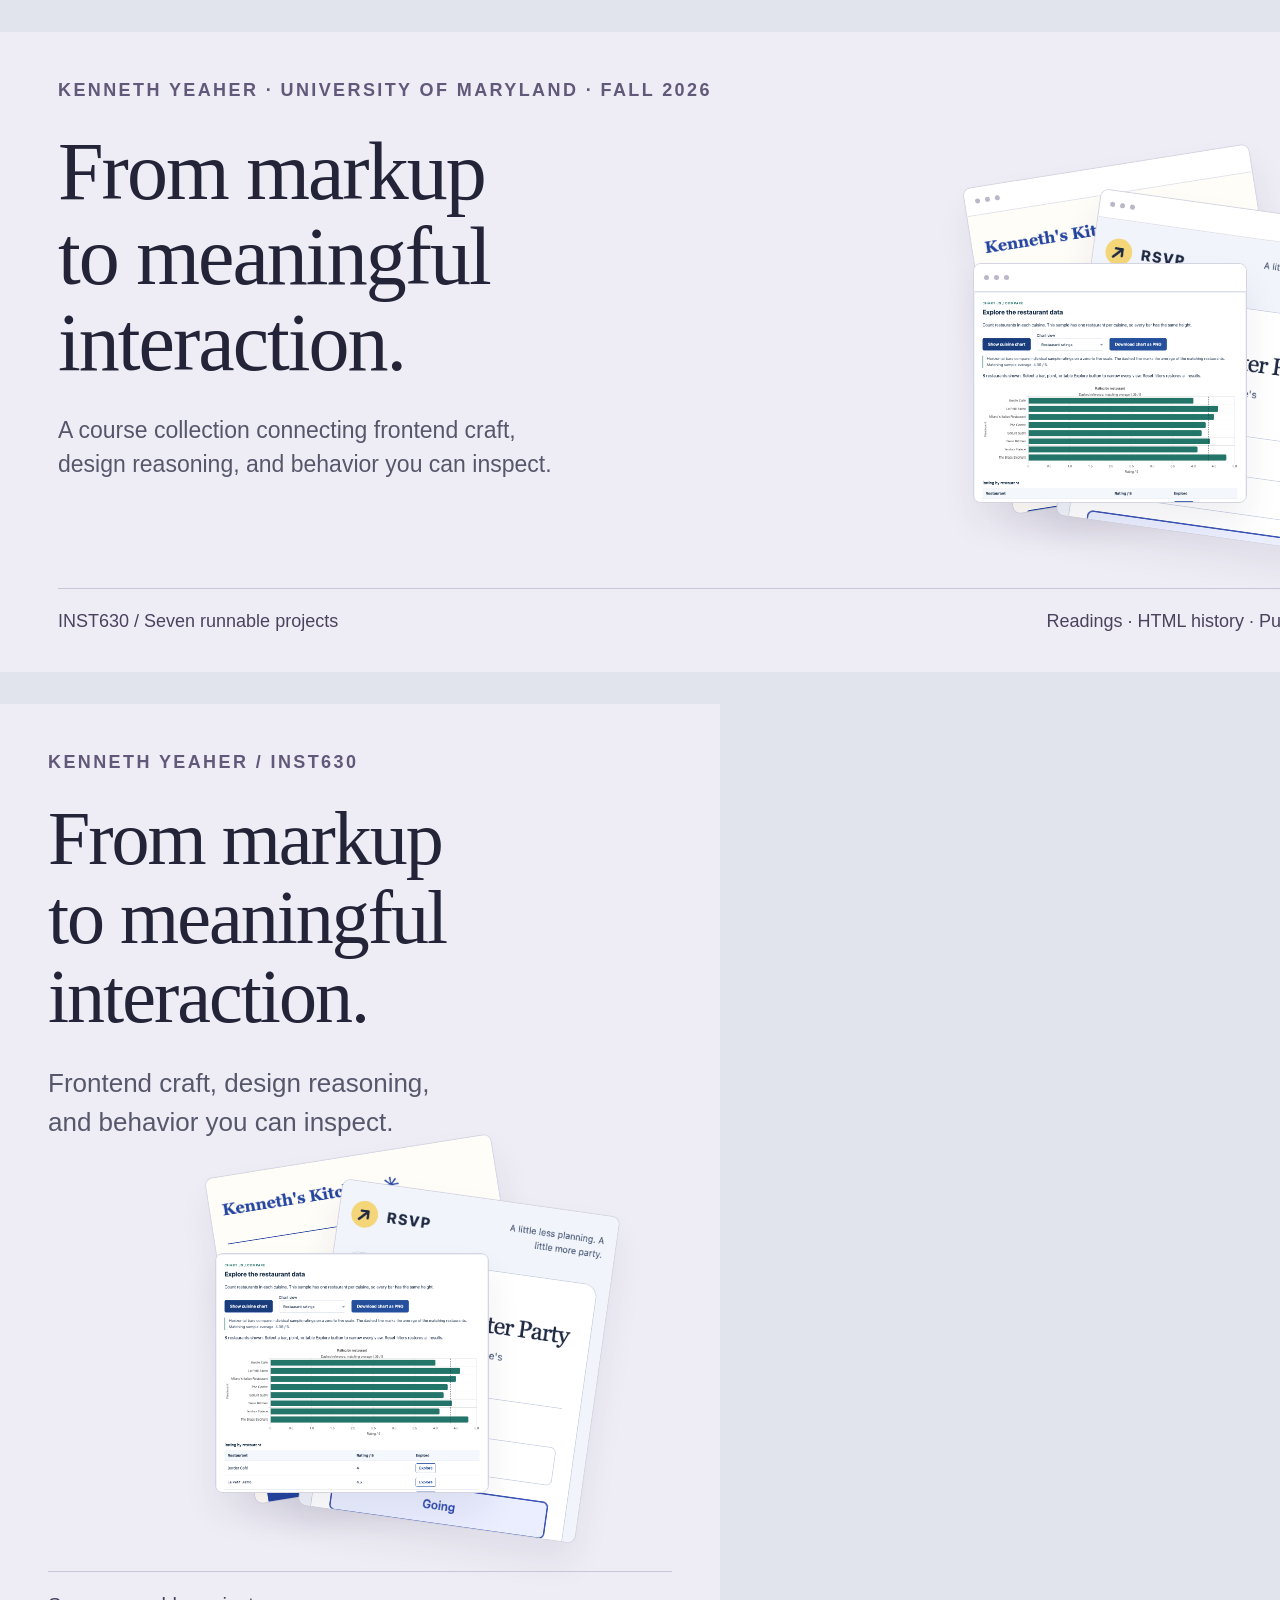
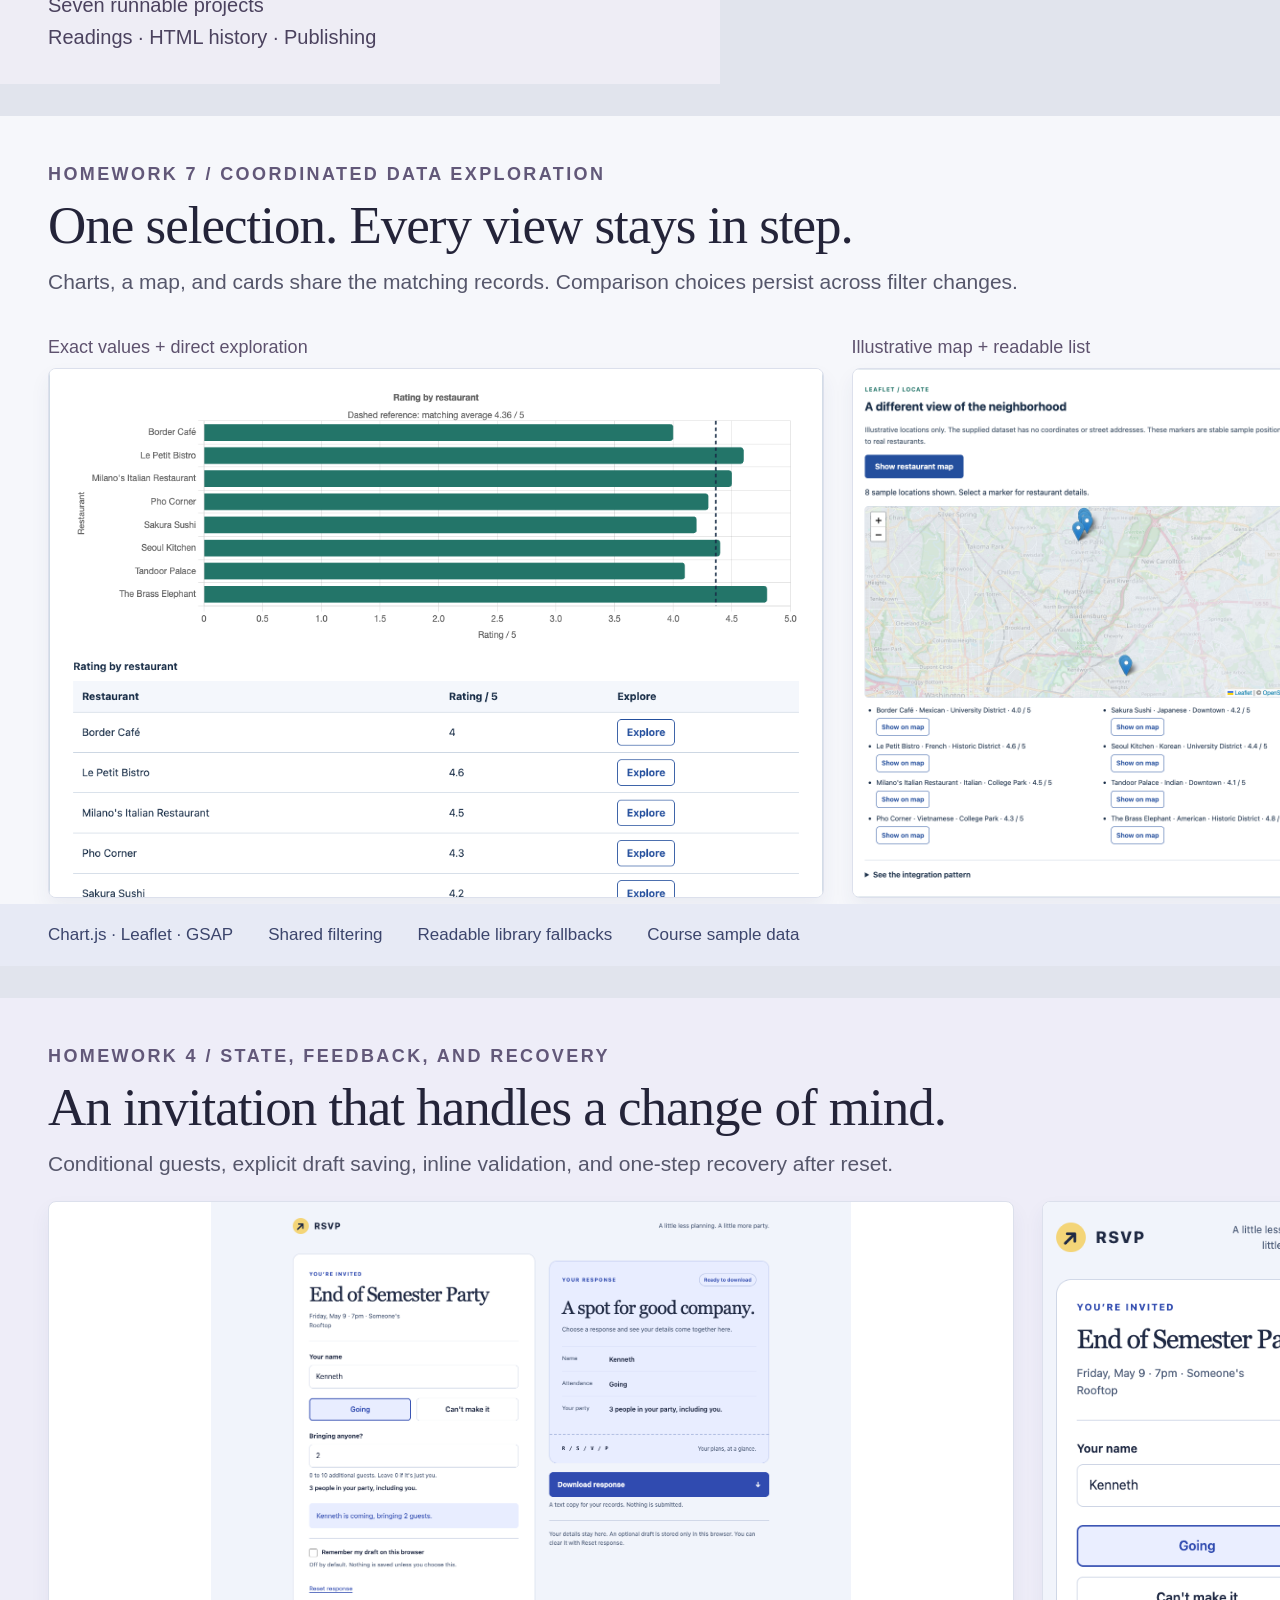
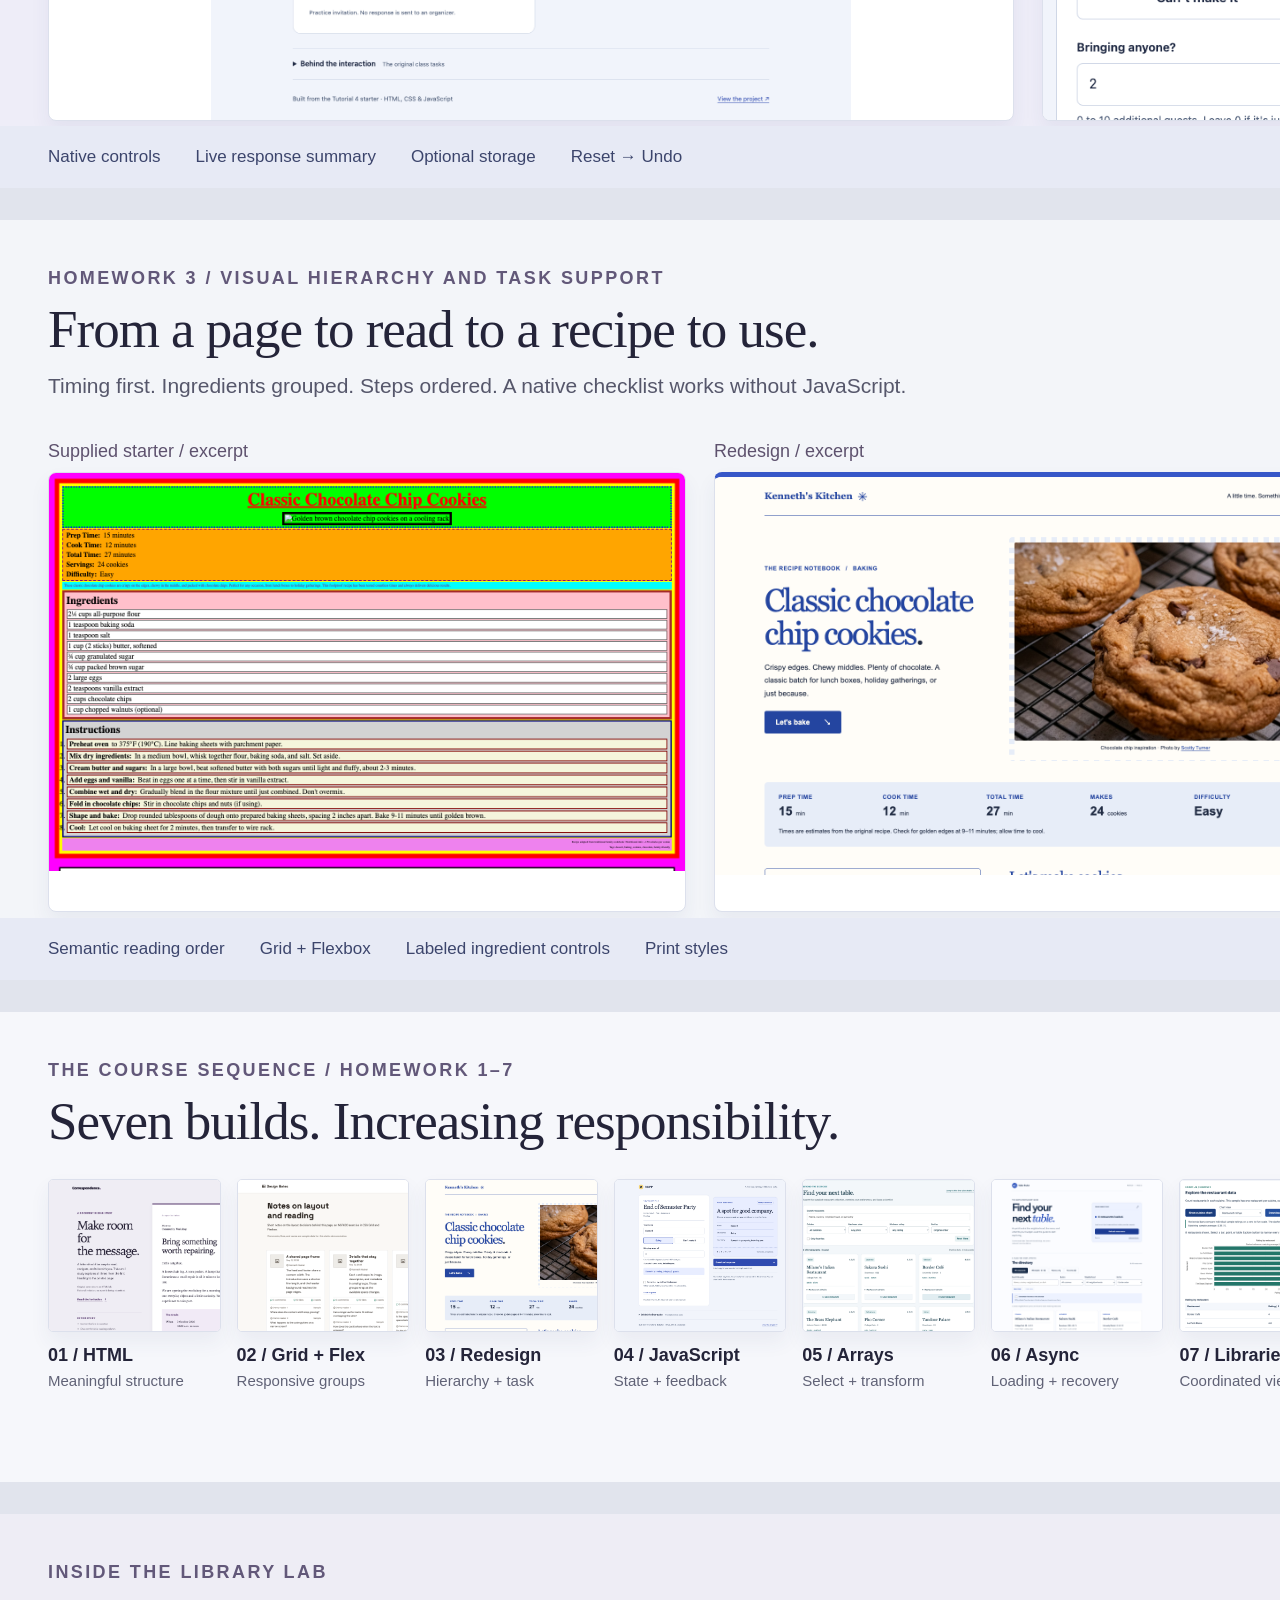
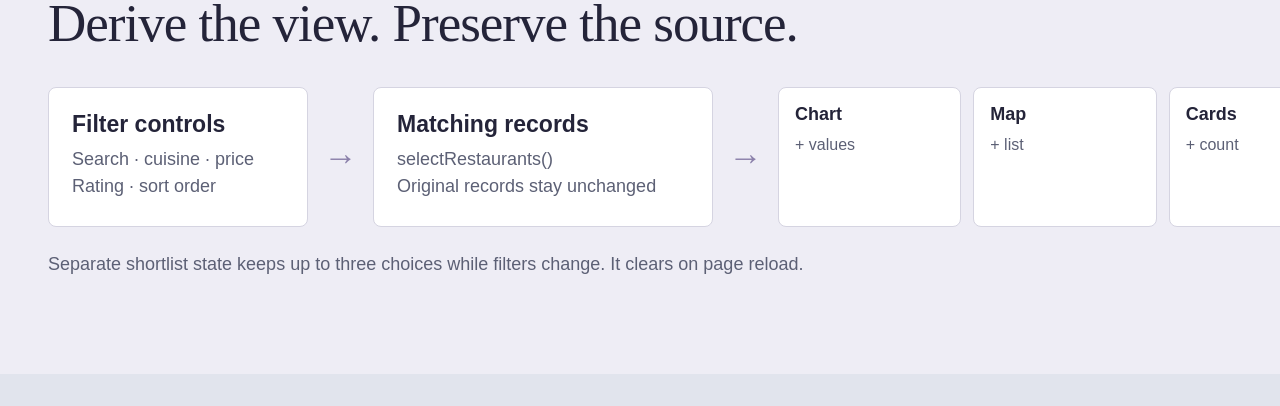
==== docs/showcase.html @ 23ac64c1 "Build visual case studies from the project evidence" ====
<!doctype html><html lang="en"><head><meta charset="utf-8"><title>Collection presentation source</title><style>
*{box-sizing:border-box}body{margin:0;background:#e1e4ed;color:#242439;font-family:"Avenir Next",Arial,sans-serif}.board{position:relative;width:1400px;height:760px;overflow:hidden;background:#f6f7fb;margin:32px 0;padding:48px}.eyebrow{font-size:18px;letter-spacing:2.4px;text-transform:uppercase;font-weight:600;color:#625879}.display{font-family:Baskerville,Georgia,serif;font-size:82px;line-height:1.04;font-weight:400;letter-spacing:-2px;margin:28px 0}.sub{font-size:23px;line-height:1.5;color:#56576b;max-width:650px}.caption{font-size:17px;color:#64677a;line-height:1.5}.tag{display:inline-block;background:#e9e5f3;color:#4e3a70;padding:7px 12px;font-size:16px;border-radius:6px}.cover{height:640px;background:#eeedf5;padding:48px 58px}.cover .display{max-width:770px;position:relative;z-index:2}.cover .sub{max-width:640px;position:relative;z-index:2}.byline{position:absolute;bottom:40px;left:58px;right:58px;display:flex;justify-content:space-between;border-top:1px solid #c9c4d8;padding-top:22px;color:#4b425e;font-size:18px}.specimen{position:absolute;top:112px;right:52px;width:410px;height:390px}.sheet{position:absolute;background:white;border:1px solid #d4d5e0;box-shadow:0 20px 35px #30234012;overflow:hidden;border-radius:8px}.sheet img{width:100%;display:block}.sheet.a{width:290px;height:330px;right:72px;top:20px;transform:rotate(-9deg)}.sheet.b{width:280px;height:330px;right:-9px;top:62px;transform:rotate(8deg)}.sheet.c{width:274px;height:240px;right:101px;top:119px}.minihead{height:28px;background:#fff;border-bottom:1px solid #e0e0e9;display:flex;gap:5px;align-items:center;padding-left:10px}.dot{height:5px;width:5px;background:#bcb6c9;border-radius:50%}.grid{display:grid;gap:28px}.two{grid-template-columns:1.55fr 1fr}.shot{background:#fff;border:1px solid #dce0ec;box-shadow:0 10px 20px #283f6810;border-radius:8px;overflow:hidden}.shot img{width:100%;height:100%;object-fit:cover;object-position:top;display:block}.label{font-size:18px;color:#5e526e;margin:18px 0 10px}.board h2{font-family:Baskerville,Georgia,serif;font-size:53px;font-weight:400;letter-spacing:-1px;margin:10px 0 12px}.board .lead{font-size:21px;color:#56576b;line-height:1.45;margin:0 0 22px}.strip{position:absolute;bottom:0;left:0;right:0;background:#e7eaf5;padding:21px 48px;display:flex;gap:35px;font-size:17px;color:#3c456c}.library{height:850px}.library .shot{height:530px}.rsvp{height:790px;background:#eeedf8}.rsvp .shot{height:520px}.rsvp .desktop{object-fit:contain;object-position:top}.recipe{height:760px;background:#f3f5f9}.recipe .grid{grid-template-columns:1fr 1fr}.recipe .shot{height:440px}.recipe .after{border-top:5px solid #3757c8}.atlas{height:470px;background:#f6f7fb}.atlas-grid{display:grid;grid-template-columns:repeat(7,1fr);gap:16px;margin-top:28px}.spec{min-width:0}.spec .shot{height:153px;border-radius:5px}.spec b{font-size:18px;display:block;margin:13px 0 6px}.spec span{font-size:15px;color:#606276;display:block}.flow{height:460px;background:#eeedf5}.flow-grid{display:grid;grid-template-columns:260px 65px 340px 65px 1fr;align-items:center;margin-top:34px}.node{background:white;padding:23px;border:1px solid #d5d4e1;border-radius:8px;min-height:140px}.node strong{font-size:23px;display:block;margin-bottom:8px}.node small{font-size:18px;line-height:1.5;color:#5c6075}.arrow{text-align:center;color:#8b80aa;font-size:34px}.outputs{display:flex;gap:12px}.outputs .node{padding:16px;flex:1;min-width:0}.outputs strong{font-size:18px}.outputs small{font-size:16px}.flow-note{font-size:18px;color:#5c6075;margin-top:27px}.mobile{width:720px;height:980px;padding:48px;background:#eeedf5}.mobile .display{font-size:76px;margin-top:26px}.mobile .sub{font-size:26px}.mobile .specimen{top:430px;right:130px;transform:scale(1)}.mobile .byline{left:48px;right:48px;font-size:20px;bottom:35px;display:block}.mobile .byline span{display:block;margin-top:9px}
.recipe .shot img{height:auto;object-fit:initial}.library .two>div:first-child .shot img{object-position:center 54%}.atlas .shot img{object-position:left top}</style></head><body>
<section id="cover" class="board cover"><div class="eyebrow">Kenneth Yeaher · University of Maryland · Fall 2026</div><h1 class="display">From markup<br>to meaningful<br>interaction.</h1><p class="sub">A course collection connecting frontend craft,<br>design reasoning, and behavior you can inspect.</p><div class="specimen"><div class="sheet a"><div class="minihead"><i class="dot"></i><i class="dot"></i><i class="dot"></i></div><img src="../projects/03-recipe-redesign/docs/assets/after-redesign-375.png" alt="Recipe mobile excerpt"></div><div class="sheet b"><div class="minihead"><i class="dot"></i><i class="dot"></i><i class="dot"></i></div><img src="../projects/04-rsvp-interaction/docs/assets/preview-375.png" alt="RSVP mobile excerpt"></div><div class="sheet c"><div class="minihead"><i class="dot"></i><i class="dot"></i><i class="dot"></i></div><img src="../projects/07-external-libraries/docs/assets/ratings.png" alt="Rating chart excerpt"></div></div><div class="byline"><span>INST630 / Seven runnable projects</span><span>Readings · HTML history · Publishing</span></div></section>
<section id="cover-mobile" class="board mobile"><div class="eyebrow">Kenneth Yeaher / INST630</div><h1 class="display">From markup<br>to meaningful<br>interaction.</h1><p class="sub">Frontend craft, design reasoning,<br>and behavior you can inspect.</p><div class="specimen"><div class="sheet a"><img src="../projects/03-recipe-redesign/docs/assets/after-redesign-375.png" alt="Recipe mobile excerpt"></div><div class="sheet b"><img src="../projects/04-rsvp-interaction/docs/assets/preview-375.png" alt="RSVP mobile excerpt"></div><div class="sheet c"><img src="../projects/07-external-libraries/docs/assets/ratings.png" alt="Rating chart excerpt"></div></div><div class="byline">Seven runnable projects<span>Readings · HTML history · Publishing</span></div></section>
<section id="library" class="board library"><div class="eyebrow">Homework 7 / Coordinated data exploration</div><h2>One selection. Every view stays in step.</h2><p class="lead">Charts, a map, and cards share the matching records. Comparison choices persist across filter changes.</p><div class="grid two"><div><p class="label">Exact values + direct exploration</p><div class="shot"><img src="../projects/07-external-libraries/docs/assets/ratings.png" alt="Rating chart and table excerpt"></div></div><div><p class="label">Illustrative map + readable list</p><div class="shot"><img src="../projects/07-external-libraries/docs/assets/map.png" alt="Restaurant map and list excerpt"></div></div></div><div class="strip"><span>Chart.js · Leaflet · GSAP</span><span>Shared filtering</span><span>Readable library fallbacks</span><span>Course sample data</span></div></section>
<section id="rsvp" class="board rsvp"><div class="eyebrow">Homework 4 / State, feedback, and recovery</div><h2>An invitation that handles a change of mind.</h2><p class="lead">Conditional guests, explicit draft saving, inline validation, and one-step recovery after reset.</p><div class="grid" style="grid-template-columns:1fr 310px"><div class="shot"><img class="desktop" src="../projects/04-rsvp-interaction/docs/assets/preview-1440.png" alt="Full desktop RSVP capture"></div><div class="shot"><img src="../projects/04-rsvp-interaction/docs/assets/preview-375.png" alt="Mobile RSVP excerpt"></div></div><div class="strip"><span>Native controls</span><span>Live response summary</span><span>Optional storage</span><span>Reset → Undo</span></div></section>
<section id="recipe" class="board recipe"><div class="eyebrow">Homework 3 / Visual hierarchy and task support</div><h2>From a page to read to a recipe to use.</h2><p class="lead">Timing first. Ingredients grouped. Steps ordered. A native checklist works without JavaScript.</p><div class="grid"><div><p class="label">Supplied starter / excerpt</p><div class="shot"><img src="../projects/03-recipe-redesign/docs/assets/before-starter-1440.png" alt="Original starter recipe excerpt"></div></div><div><p class="label">Redesign / excerpt</p><div class="shot after"><img src="../projects/03-recipe-redesign/docs/assets/after-redesign-1440.png" alt="Redesigned recipe excerpt"></div></div></div><div class="strip"><span>Semantic reading order</span><span>Grid + Flexbox</span><span>Labeled ingredient controls</span><span>Print styles</span></div></section>
<section id="atlas" class="board atlas"><div class="eyebrow">The course sequence / Homework 1–7</div><h2>Seven builds. Increasing responsibility.</h2><div class="atlas-grid"><div class="spec"><div class="shot"><img src="../projects/01-semantic-html/docs/assets/companion-1440.png" alt="HTML project excerpt"></div><b>01 / HTML</b><span>Meaningful structure</span></div><div class="spec"><div class="shot"><img src="../projects/02-grid-and-flex/docs/assets/desktop-1440.png" alt="Grid + Flex project excerpt"></div><b>02 / Grid + Flex</b><span>Responsive groups</span></div><div class="spec"><div class="shot"><img src="../projects/03-recipe-redesign/docs/assets/after-redesign-1440.png" alt="Redesign project excerpt"></div><b>03 / Redesign</b><span>Hierarchy + task</span></div><div class="spec"><div class="shot"><img src="../projects/04-rsvp-interaction/docs/assets/preview-1440.png" alt="JavaScript project excerpt"></div><b>04 / JavaScript</b><span>State + feedback</span></div><div class="spec"><div class="shot"><img src="../projects/05-array-methods/docs/assets/preview-1440.png" alt="Arrays project excerpt"></div><b>05 / Arrays</b><span>Select + transform</span></div><div class="spec"><div class="shot"><img src="../projects/06-async-directory/docs/assets/preview-desktop.png" alt="Async project excerpt"></div><b>06 / Async</b><span>Loading + recovery</span></div><div class="spec"><div class="shot"><img src="../projects/07-external-libraries/docs/assets/ratings.png" alt="Libraries project excerpt"></div><b>07 / Libraries</b><span>Coordinated views</span></div></div></section>
<section id="data-flow" class="board flow"><div class="eyebrow">Inside the library lab</div><h2>Derive the view. Preserve the source.</h2><div class="flow-grid"><div class="node"><strong>Filter controls</strong><small>Search · cuisine · price<br>Rating · sort order</small></div><div class="arrow">→</div><div class="node"><strong>Matching records</strong><small>selectRestaurants()<br>Original records stay unchanged</small></div><div class="arrow">→</div><div class="outputs"><div class="node"><strong>Chart</strong><small>+ values</small></div><div class="node"><strong>Map</strong><small>+ list</small></div><div class="node"><strong>Cards</strong><small>+ count</small></div></div></div><p class="flow-note">Separate shortlist state keeps up to three choices while filters change. It clears on page reload.</p></section>
</body></html>
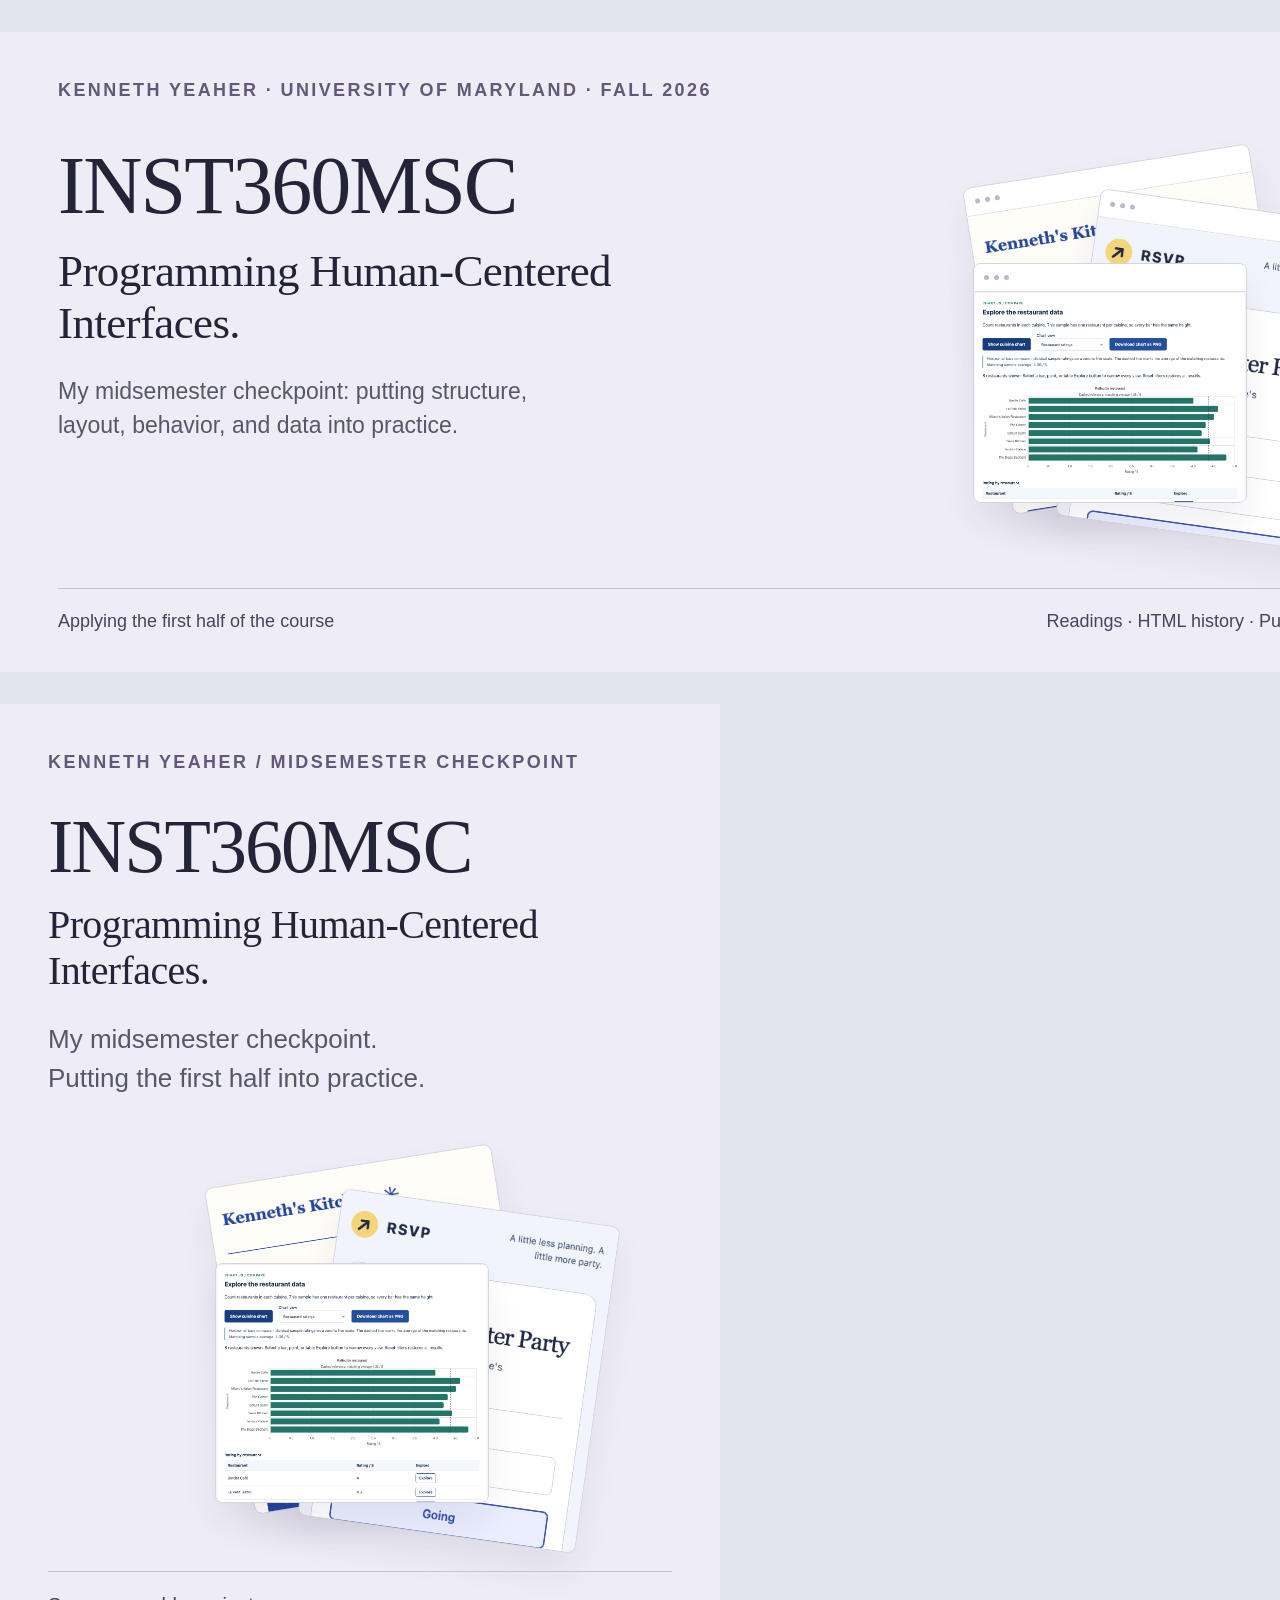
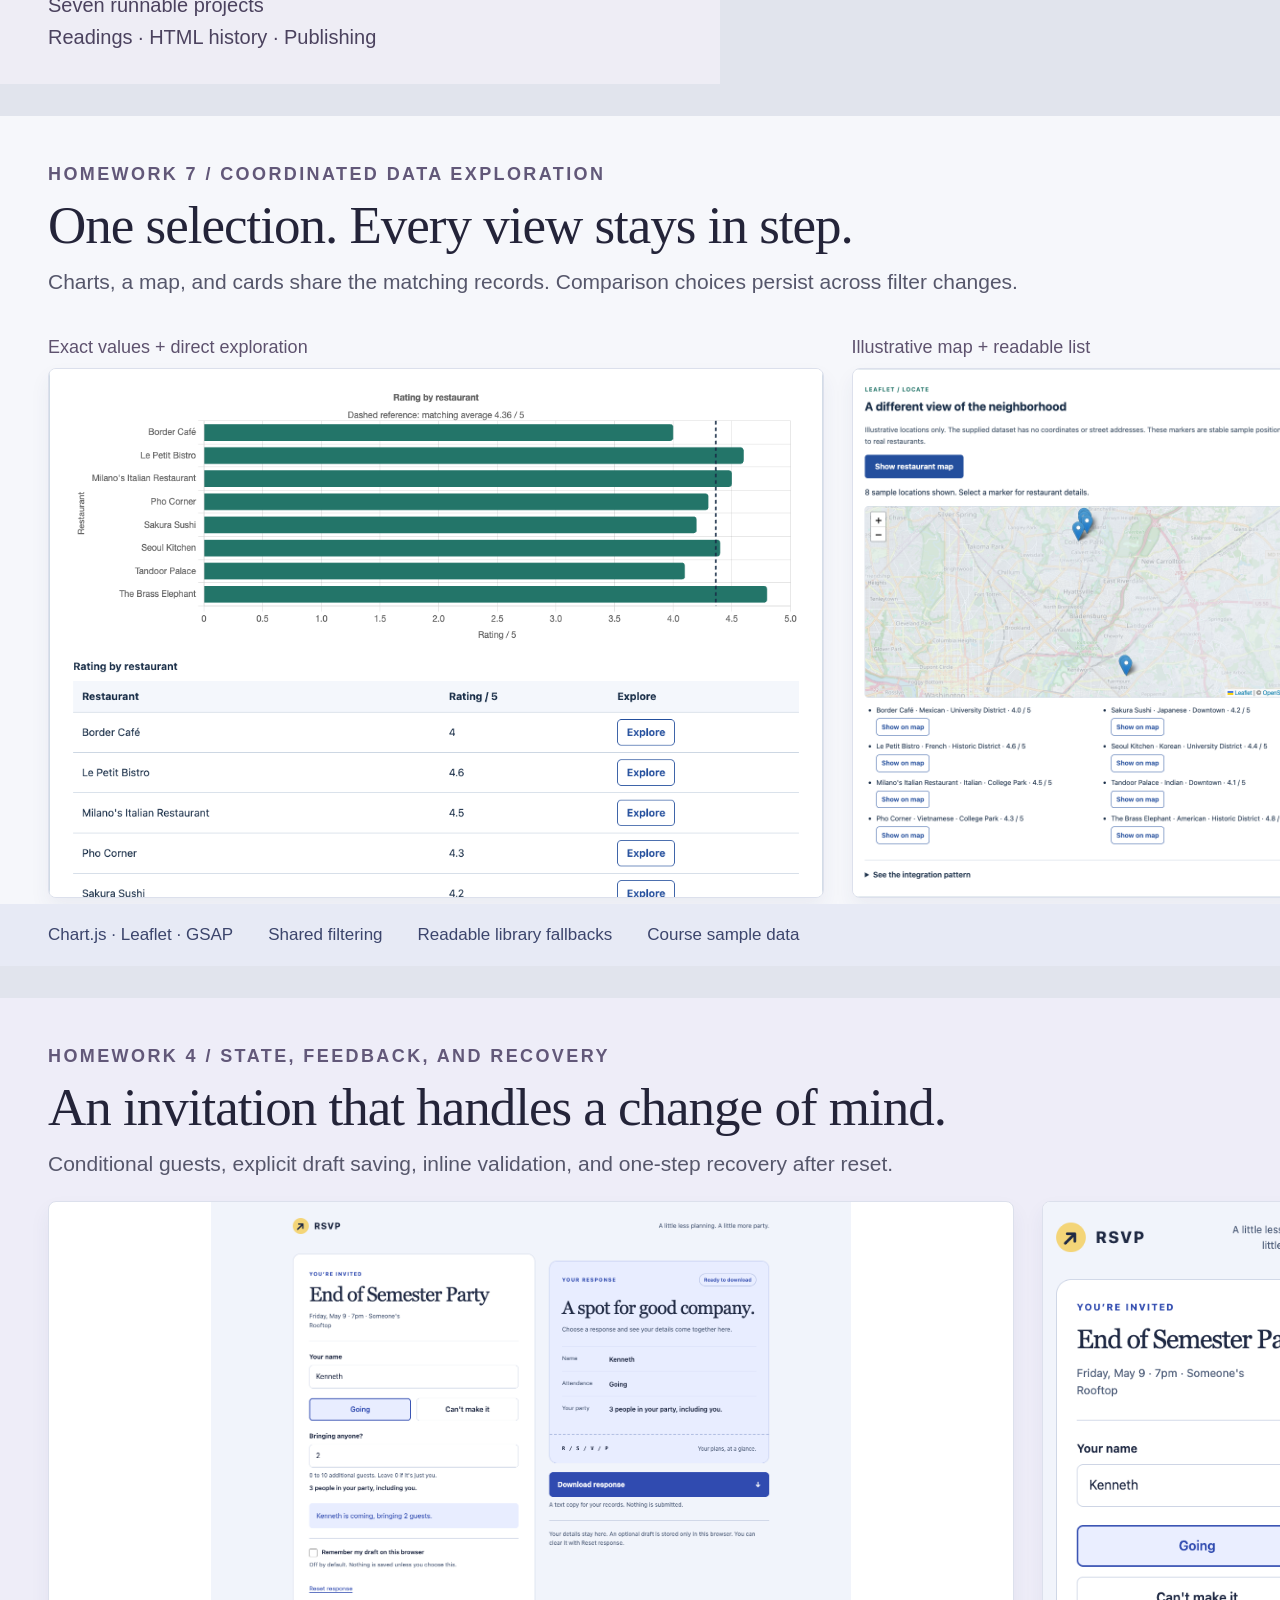
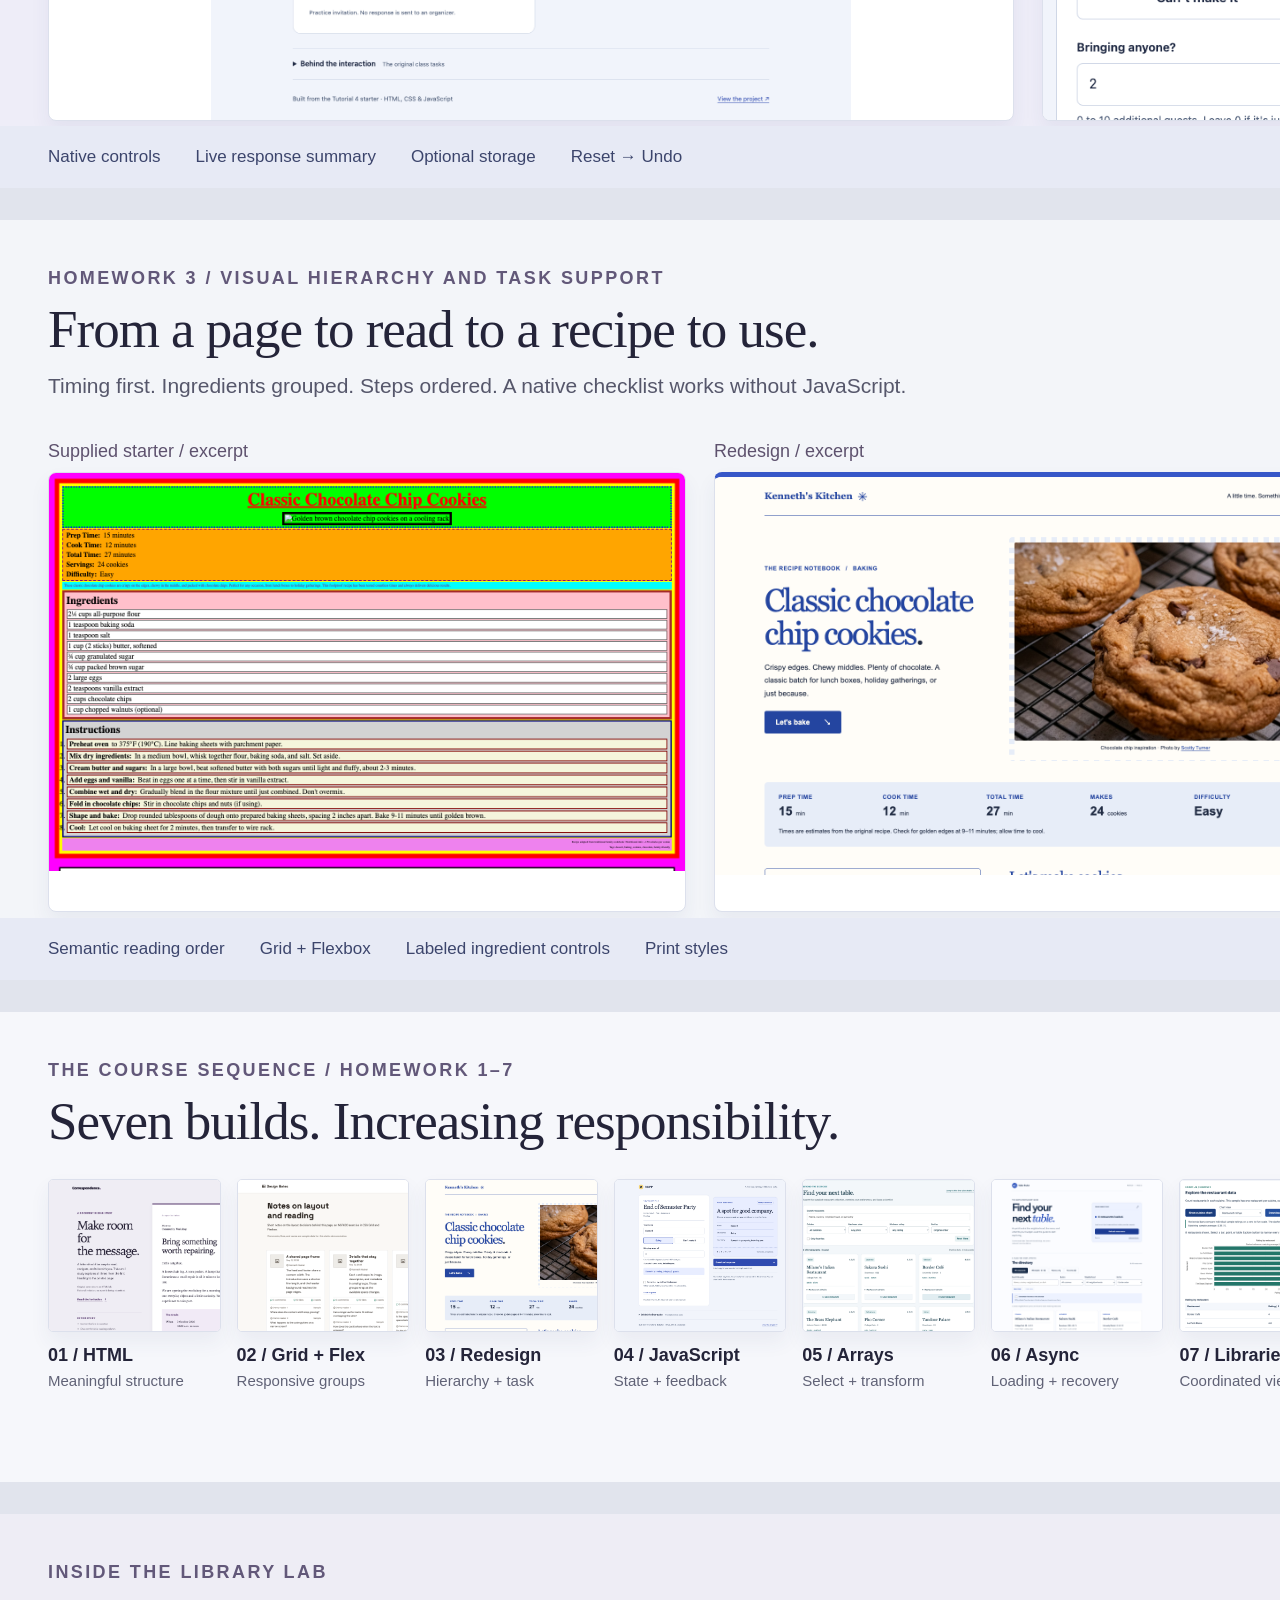
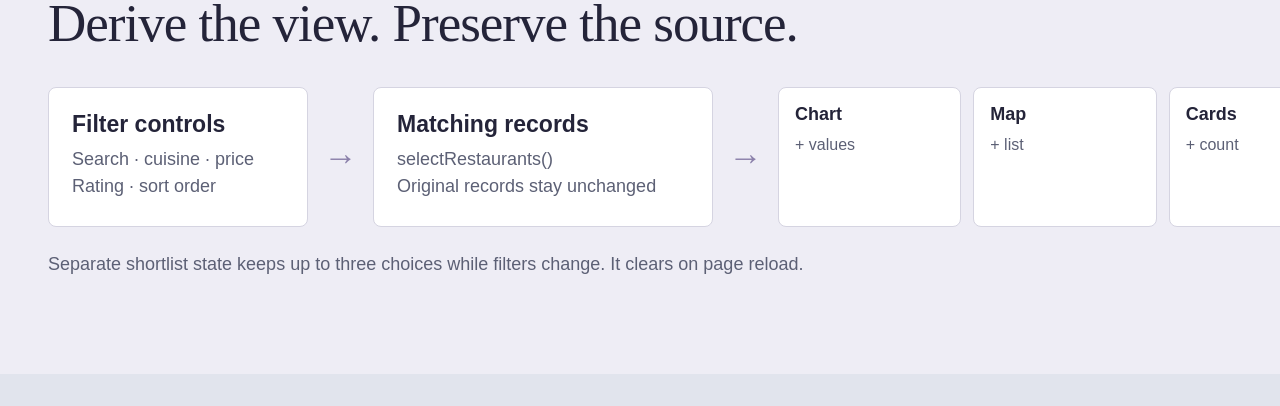
==== commit ad18f120: "Name the midsemester checkpoint INST360MSC" ====
--- a/docs/showcase.html
+++ b/docs/showcase.html
@@ -1,8 +1,8 @@
-<!doctype html><html lang="en"><head><meta charset="utf-8"><title>Collection presentation source</title><style>
+<!doctype html><html lang="en"><head><meta charset="utf-8"><title>INST360MSC presentation source</title><style>
 *{box-sizing:border-box}body{margin:0;background:#e1e4ed;color:#242439;font-family:"Avenir Next",Arial,sans-serif}.board{position:relative;width:1400px;height:760px;overflow:hidden;background:#f6f7fb;margin:32px 0;padding:48px}.eyebrow{font-size:18px;letter-spacing:2.4px;text-transform:uppercase;font-weight:600;color:#625879}.display{font-family:Baskerville,Georgia,serif;font-size:82px;line-height:1.04;font-weight:400;letter-spacing:-2px;margin:28px 0}.sub{font-size:23px;line-height:1.5;color:#56576b;max-width:650px}.caption{font-size:17px;color:#64677a;line-height:1.5}.tag{display:inline-block;background:#e9e5f3;color:#4e3a70;padding:7px 12px;font-size:16px;border-radius:6px}.cover{height:640px;background:#eeedf5;padding:48px 58px}.cover .display{max-width:770px;position:relative;z-index:2}.cover .sub{max-width:640px;position:relative;z-index:2}.byline{position:absolute;bottom:40px;left:58px;right:58px;display:flex;justify-content:space-between;border-top:1px solid #c9c4d8;padding-top:22px;color:#4b425e;font-size:18px}.specimen{position:absolute;top:112px;right:52px;width:410px;height:390px}.sheet{position:absolute;background:white;border:1px solid #d4d5e0;box-shadow:0 20px 35px #30234012;overflow:hidden;border-radius:8px}.sheet img{width:100%;display:block}.sheet.a{width:290px;height:330px;right:72px;top:20px;transform:rotate(-9deg)}.sheet.b{width:280px;height:330px;right:-9px;top:62px;transform:rotate(8deg)}.sheet.c{width:274px;height:240px;right:101px;top:119px}.minihead{height:28px;background:#fff;border-bottom:1px solid #e0e0e9;display:flex;gap:5px;align-items:center;padding-left:10px}.dot{height:5px;width:5px;background:#bcb6c9;border-radius:50%}.grid{display:grid;gap:28px}.two{grid-template-columns:1.55fr 1fr}.shot{background:#fff;border:1px solid #dce0ec;box-shadow:0 10px 20px #283f6810;border-radius:8px;overflow:hidden}.shot img{width:100%;height:100%;object-fit:cover;object-position:top;display:block}.label{font-size:18px;color:#5e526e;margin:18px 0 10px}.board h2{font-family:Baskerville,Georgia,serif;font-size:53px;font-weight:400;letter-spacing:-1px;margin:10px 0 12px}.board .lead{font-size:21px;color:#56576b;line-height:1.45;margin:0 0 22px}.strip{position:absolute;bottom:0;left:0;right:0;background:#e7eaf5;padding:21px 48px;display:flex;gap:35px;font-size:17px;color:#3c456c}.library{height:850px}.library .shot{height:530px}.rsvp{height:790px;background:#eeedf8}.rsvp .shot{height:520px}.rsvp .desktop{object-fit:contain;object-position:top}.recipe{height:760px;background:#f3f5f9}.recipe .grid{grid-template-columns:1fr 1fr}.recipe .shot{height:440px}.recipe .after{border-top:5px solid #3757c8}.atlas{height:470px;background:#f6f7fb}.atlas-grid{display:grid;grid-template-columns:repeat(7,1fr);gap:16px;margin-top:28px}.spec{min-width:0}.spec .shot{height:153px;border-radius:5px}.spec b{font-size:18px;display:block;margin:13px 0 6px}.spec span{font-size:15px;color:#606276;display:block}.flow{height:460px;background:#eeedf5}.flow-grid{display:grid;grid-template-columns:260px 65px 340px 65px 1fr;align-items:center;margin-top:34px}.node{background:white;padding:23px;border:1px solid #d5d4e1;border-radius:8px;min-height:140px}.node strong{font-size:23px;display:block;margin-bottom:8px}.node small{font-size:18px;line-height:1.5;color:#5c6075}.arrow{text-align:center;color:#8b80aa;font-size:34px}.outputs{display:flex;gap:12px}.outputs .node{padding:16px;flex:1;min-width:0}.outputs strong{font-size:18px}.outputs small{font-size:16px}.flow-note{font-size:18px;color:#5c6075;margin-top:27px}.mobile{width:720px;height:980px;padding:48px;background:#eeedf5}.mobile .display{font-size:76px;margin-top:26px}.mobile .sub{font-size:26px}.mobile .specimen{top:430px;right:130px;transform:scale(1)}.mobile .byline{left:48px;right:48px;font-size:20px;bottom:35px;display:block}.mobile .byline span{display:block;margin-top:9px}
-.recipe .shot img{height:auto;object-fit:initial}.library .two>div:first-child .shot img{object-position:center 54%}.atlas .shot img{object-position:left top}</style></head><body>
-<section id="cover" class="board cover"><div class="eyebrow">Kenneth Yeaher · University of Maryland · Fall 2026</div><h1 class="display">From markup<br>to meaningful<br>interaction.</h1><p class="sub">A course collection connecting frontend craft,<br>design reasoning, and behavior you can inspect.</p><div class="specimen"><div class="sheet a"><div class="minihead"><i class="dot"></i><i class="dot"></i><i class="dot"></i></div><img src="../projects/03-recipe-redesign/docs/assets/after-redesign-375.png" alt="Recipe mobile excerpt"></div><div class="sheet b"><div class="minihead"><i class="dot"></i><i class="dot"></i><i class="dot"></i></div><img src="../projects/04-rsvp-interaction/docs/assets/preview-375.png" alt="RSVP mobile excerpt"></div><div class="sheet c"><div class="minihead"><i class="dot"></i><i class="dot"></i><i class="dot"></i></div><img src="../projects/07-external-libraries/docs/assets/ratings.png" alt="Rating chart excerpt"></div></div><div class="byline"><span>INST630 / Seven runnable projects</span><span>Readings · HTML history · Publishing</span></div></section>
-<section id="cover-mobile" class="board mobile"><div class="eyebrow">Kenneth Yeaher / INST630</div><h1 class="display">From markup<br>to meaningful<br>interaction.</h1><p class="sub">Frontend craft, design reasoning,<br>and behavior you can inspect.</p><div class="specimen"><div class="sheet a"><img src="../projects/03-recipe-redesign/docs/assets/after-redesign-375.png" alt="Recipe mobile excerpt"></div><div class="sheet b"><img src="../projects/04-rsvp-interaction/docs/assets/preview-375.png" alt="RSVP mobile excerpt"></div><div class="sheet c"><img src="../projects/07-external-libraries/docs/assets/ratings.png" alt="Rating chart excerpt"></div></div><div class="byline">Seven runnable projects<span>Readings · HTML history · Publishing</span></div></section>
+.recipe .shot img{height:auto;object-fit:initial}.library .two>div:first-child .shot img{object-position:center 54%}.atlas .shot img{object-position:left top}.course-name{font-family:Baskerville,Georgia,serif;font-size:45px;line-height:1.15;letter-spacing:-.6px;margin:0 0 24px;position:relative;z-index:2}.cover .display{margin:42px 0 18px}.mobile .display{font-size:76px;margin:34px 0 16px}.mobile .course-name{font-size:40px}.mobile .specimen{top:440px}</style></head><body>
+<section id="cover" class="board cover"><div class="eyebrow">Kenneth Yeaher · University of Maryland · Fall 2026</div><h1 class="display">INST360MSC</h1><p class="course-name">Programming Human-Centered<br>Interfaces.</p><p class="sub">My midsemester checkpoint: putting structure,<br>layout, behavior, and data into practice.</p><div class="specimen"><div class="sheet a"><div class="minihead"><i class="dot"></i><i class="dot"></i><i class="dot"></i></div><img src="../projects/03-recipe-redesign/docs/assets/after-redesign-375.png" alt="Recipe mobile excerpt"></div><div class="sheet b"><div class="minihead"><i class="dot"></i><i class="dot"></i><i class="dot"></i></div><img src="../projects/04-rsvp-interaction/docs/assets/preview-375.png" alt="RSVP mobile excerpt"></div><div class="sheet c"><div class="minihead"><i class="dot"></i><i class="dot"></i><i class="dot"></i></div><img src="../projects/07-external-libraries/docs/assets/ratings.png" alt="Rating chart excerpt"></div></div><div class="byline"><span>Applying the first half of the course</span><span>Readings · HTML history · Publishing</span></div></section>
+<section id="cover-mobile" class="board mobile"><div class="eyebrow">Kenneth Yeaher / Midsemester checkpoint</div><h1 class="display">INST360MSC</h1><p class="course-name">Programming Human-Centered<br>Interfaces.</p><p class="sub">My midsemester checkpoint.<br>Putting the first half into practice.</p><div class="specimen"><div class="sheet a"><img src="../projects/03-recipe-redesign/docs/assets/after-redesign-375.png" alt="Recipe mobile excerpt"></div><div class="sheet b"><img src="../projects/04-rsvp-interaction/docs/assets/preview-375.png" alt="RSVP mobile excerpt"></div><div class="sheet c"><img src="../projects/07-external-libraries/docs/assets/ratings.png" alt="Rating chart excerpt"></div></div><div class="byline">Seven runnable projects<span>Readings · HTML history · Publishing</span></div></section>
 <section id="library" class="board library"><div class="eyebrow">Homework 7 / Coordinated data exploration</div><h2>One selection. Every view stays in step.</h2><p class="lead">Charts, a map, and cards share the matching records. Comparison choices persist across filter changes.</p><div class="grid two"><div><p class="label">Exact values + direct exploration</p><div class="shot"><img src="../projects/07-external-libraries/docs/assets/ratings.png" alt="Rating chart and table excerpt"></div></div><div><p class="label">Illustrative map + readable list</p><div class="shot"><img src="../projects/07-external-libraries/docs/assets/map.png" alt="Restaurant map and list excerpt"></div></div></div><div class="strip"><span>Chart.js · Leaflet · GSAP</span><span>Shared filtering</span><span>Readable library fallbacks</span><span>Course sample data</span></div></section>
 <section id="rsvp" class="board rsvp"><div class="eyebrow">Homework 4 / State, feedback, and recovery</div><h2>An invitation that handles a change of mind.</h2><p class="lead">Conditional guests, explicit draft saving, inline validation, and one-step recovery after reset.</p><div class="grid" style="grid-template-columns:1fr 310px"><div class="shot"><img class="desktop" src="../projects/04-rsvp-interaction/docs/assets/preview-1440.png" alt="Full desktop RSVP capture"></div><div class="shot"><img src="../projects/04-rsvp-interaction/docs/assets/preview-375.png" alt="Mobile RSVP excerpt"></div></div><div class="strip"><span>Native controls</span><span>Live response summary</span><span>Optional storage</span><span>Reset → Undo</span></div></section>
 <section id="recipe" class="board recipe"><div class="eyebrow">Homework 3 / Visual hierarchy and task support</div><h2>From a page to read to a recipe to use.</h2><p class="lead">Timing first. Ingredients grouped. Steps ordered. A native checklist works without JavaScript.</p><div class="grid"><div><p class="label">Supplied starter / excerpt</p><div class="shot"><img src="../projects/03-recipe-redesign/docs/assets/before-starter-1440.png" alt="Original starter recipe excerpt"></div></div><div><p class="label">Redesign / excerpt</p><div class="shot after"><img src="../projects/03-recipe-redesign/docs/assets/after-redesign-1440.png" alt="Redesigned recipe excerpt"></div></div></div><div class="strip"><span>Semantic reading order</span><span>Grid + Flexbox</span><span>Labeled ingredient controls</span><span>Print styles</span></div></section>
